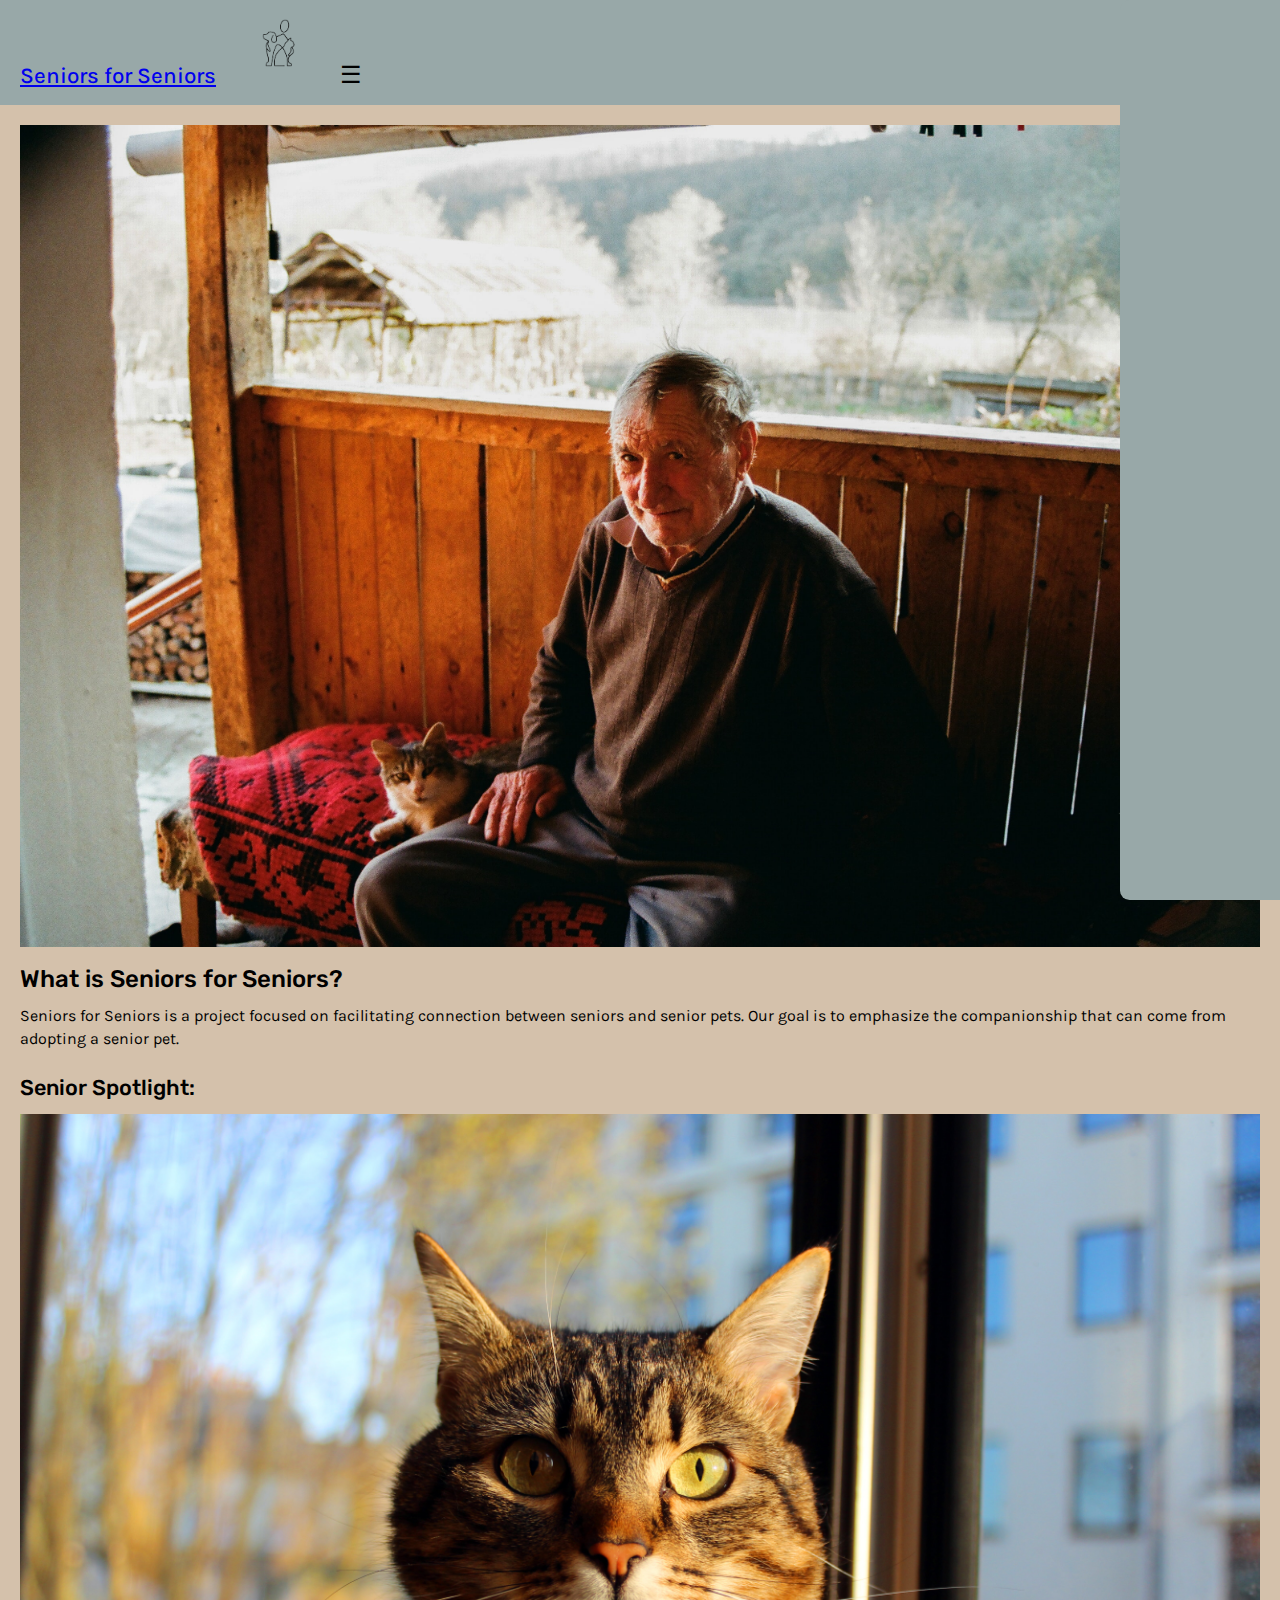
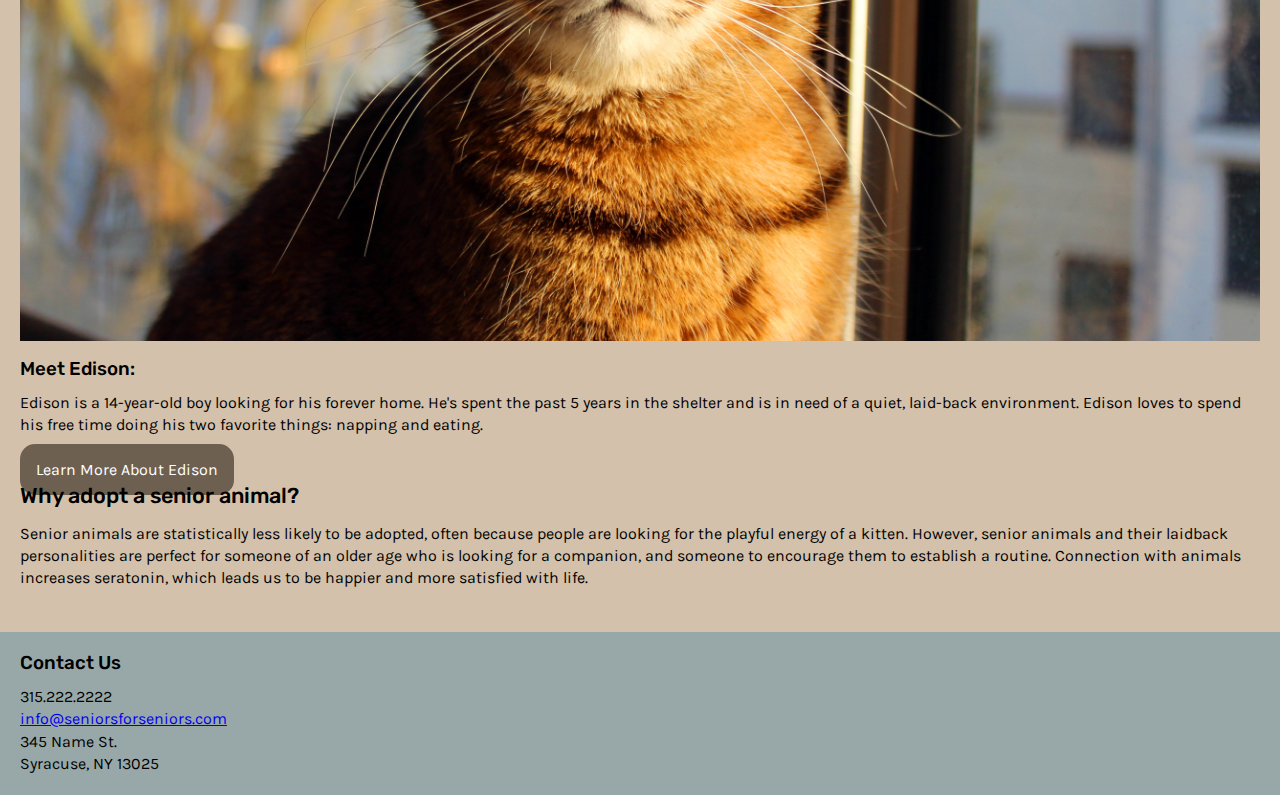
==== docs/index.html @ bd48debe "add files" ====
<!DOCTYPE html>
<html lang="en">
    <head>
        <title>Seniors for Seniors</title>
        <meta charset="utf-8">
        <link rel="stylesheet" type="text/css" href="styles.css">
        <link href="https://fonts.googleapis.com/css2?family=Karla&family=Rubik:wght@400;500&display=swap" rel="stylesheet">
        <meta name="viewport" content="width=device-width,initial-scale=1">
        <script src="https://code.jquery.com/jquery-2.2.4.min.js" integrity="sha256-BbhdlvQf/xTY9gja0Dq3HiwQF8LaCRTXxZKRutelT44=" crossorigin="anonymous"></script>
        <script src="script.js"></script>
        
    </head>
    <body>
        <div class="container"><a href="#mainContent" class="skip">Skip to main content</a>
        <header>
            <a href="index.html" id="home">Seniors for Seniors</a>
            <img class="logo" src="assets/logo.png" alt="">
            <button onclick="openNav()" class="menu">&#9776;</button>
            <nav id="navigation" aria-label="Main Navigation" role="navigation">
                <ul class="drawer" id="theDrawer">
                    <li><button aria-label="Close" class="closeBtn" id="closeBtn" onfocus="openNav()" onclick="closeNav()">&times;</button>
                        <li><a href="index.html">Home</a></li>
                    <li><a href="pets.html">Adoptable Pets</a></li>
                    <li><a href="success.html">Success Stories</a></li>
                    <li><a href="resources.html">Resources</a></li>
                </ul>
            </nav>
        </header>
        
        <main id="mainContent">
         <img src="assets/hero.jpg">
            <h1>What is Seniors for Seniors? </h1>
            <p>Seniors for Seniors is a project focused on facilitating connection between seniors and senior pets. Our goal is to emphasize the companionship that can come from adopting a senior pet.</p>
            <h2>Senior Spotlight:</h2>
            <img src="assets/edison.jpg">
            <h3>Meet Edison:</h3><p>Edison is a 14-year-old boy looking for his forever home. He's spent the past 5 years in the shelter and is in need of a quiet, laid-back environment. Edison loves to spend his free time doing his two favorite things: napping and eating.</p>
            <a href="edison.html" class="learn">Learn More About Edison</a>
            <h2>Why adopt a senior animal?</h2>
            <p>Senior animals are statistically less likely to be adopted, often because people are looking for the playful energy of a kitten. However, senior animals and their laidback personalities are perfect for someone of an older age who is looking for a companion, and someone to encourage them to establish a routine. Connection with animals increases seratonin, which leads us to be happier and more satisfied with life.</p>
        </main>
    </div>
        <footer>
            <h3>Contact Us</h3>
            <p>315.222.2222</p>
            <p>
            <a href="mailto:info@seniorsforseniors.com">info@seniorsforseniors.com</a></p>
            <p>345 Name St.<br>Syracuse, NY 13025</p>
        </footer>
    
    </body>
    </html>
---- docs/styles.css ----
*{
    margin:0;
    padding:0;
    box-sizing: border-box;
}
h1, h2, h3, h4, h5, h6{
    font-weight:normal;
}
img.logo{
    width: 5rem;
    padding:1rem;
    margin-bottom: 0rem;
    display:inline;
}
img{
    width: 100%;
    margin-bottom: .7rem;
}
html{
    font-family: 'Karla', Verdana, sans-serif;
    font-size: 1rem;
    line-height: 1.4em;
    background-color:#D4C1AB; 
}
h1{
    font-family: 'Rubik', Verdana, sans-serif;
    font-size: 1.5rem;
    line-height: 1.875rem;
    margin-bottom: .7rem;
    font-weight: 500;
}
h2{
    font-family: 'Rubik', Verdana, sans-serif;
    font-weight: 500;
    font-size: 1.35rem;
    line-height: 1.875rem;
    margin-bottom: .7rem;
}
h3{
    font-family: 'Rubik', Verdana, sans-serif;
    font-weight: 500;
    margin-bottom: .7rem;
}
p{
    margin-bottom: 1.4rem;
}
header{
    text-align: left;
    background-color: #98A8A8;
}
main,footer{
    padding: 1.25rem;
}
button{
    border-style: none;
    font-size: 30rem;
    margin-bottom:.7rem;
}
a.skip,
a.skip:visited{
    background-color: #D4C1AB;
    color: #000000;
    padding: .625rem;
    position:fixed;
    top:-100px;
    z-index: 1001;
}
a.skip:focus{
    top:0;
}
nav ul{
    list-style-type:none;
    text-align:right;
    padding-right: 1.25rem;
}
nav a,
nav a:visited{
    padding: .625rem;
    text-decoration:none;
    font-size: 1.25rem;
}
nav a:hover,
nav a:focus,
nav a:active{
    text-transform: uppercase;
}

nav a:active{
    font-weight: 500;
}
nav [aria-current=page],
nav [aria-current=page]:focus,
nav [aria-current=page]:hover,
nav [aria-current=page]:visited{
    background-color: #98A8A8;
    border: 1px solid black;
    color: black;
}
footer{
    background-color: #98A8A8;
}
footer p{
    margin-bottom:0;
}
.drawer{
    height: 100vh;
    width: 100%;
    z-index: 5000;
    top: 0;
    right: -70rem;
    overflow-x: hidden;
    padding-top: .5rem;
    position: fixed;
    transition: right 1s;
    list-style-type: none;
    border-radius: 0.6rem;
    clear: both;
    background-color: #98A8A8;
}
.menu{
        font-size: 1.5rem;
        margin:1rem;
        z-index: 5000;
        cursor: pointer;
        color:#000000;
        background-color: #98A8A8;
    }
.closeBtn {
            
            
            font-size: 2rem;
            margin:1rem 0rem 2rem 0rem;
            color:#000000;  
            background-color: #98A8A8;

}
header{
    background-color: #98A8A8;
}
#home{
    padding: 1.25rem;
    font-size: 1.4rem;
    font-weight: 500;
}
a:link{
    margin-bottom:1.5rem;
}
a:link.learn{
    background-color: #6E6050;
    color: #ffffff;
    padding:1rem;
    border-radius: 15px;
    text-decoration:none;
    margin-bottom: 2rem;
}
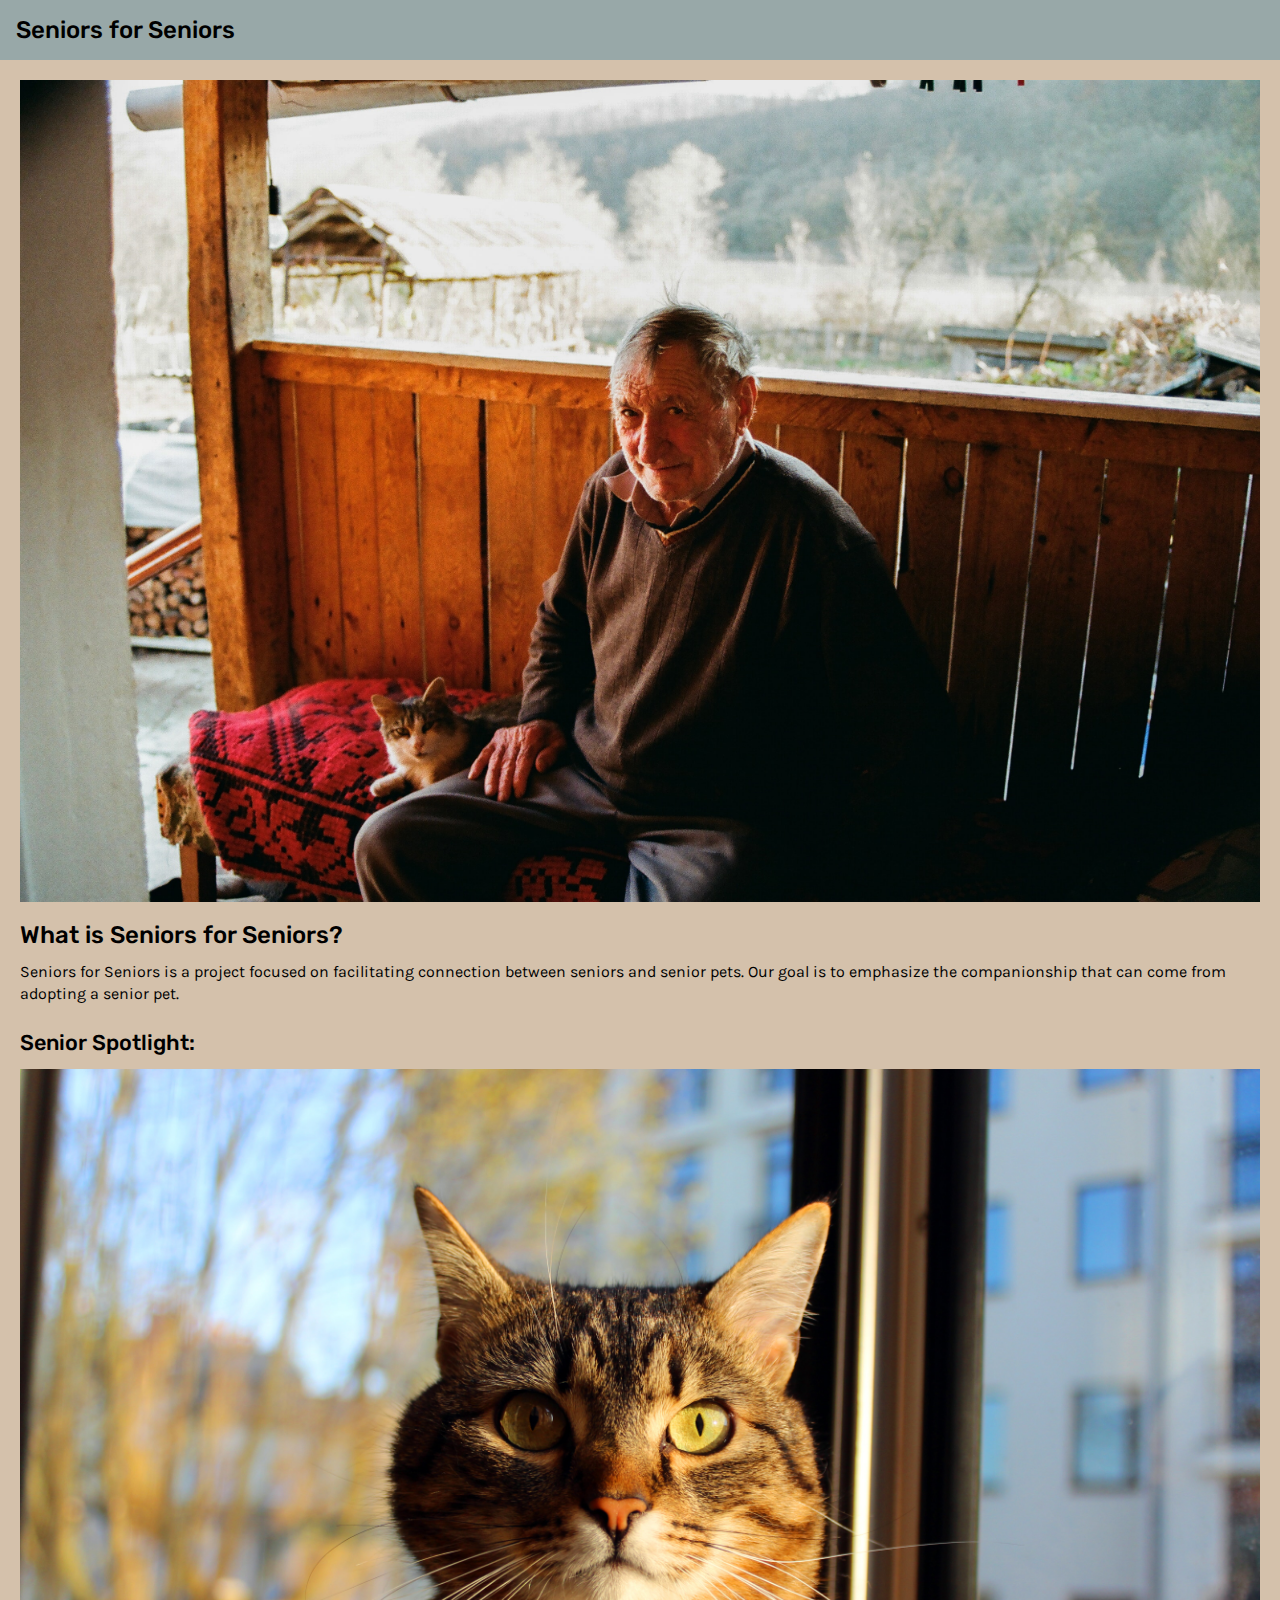
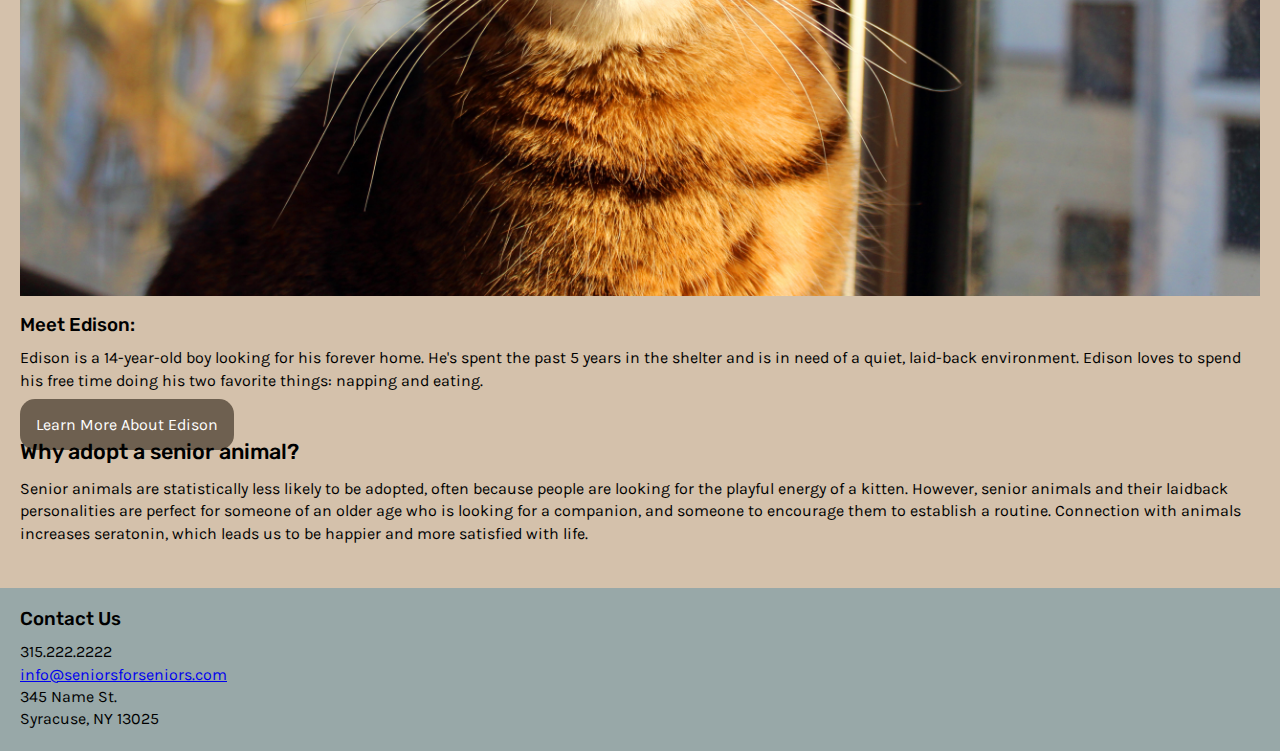
==== commit ae979e17: "updates to nav" ====
--- a/docs/index.html
+++ b/docs/index.html
@@ -13,13 +13,11 @@
     <body>
         <div class="container"><a href="#mainContent" class="skip">Skip to main content</a>
         <header>
-            <a href="index.html" id="home">Seniors for Seniors</a>
-            <img class="logo" src="assets/logo.png" alt="">
-            <button onclick="openNav()" class="menu">&#9776;</button>
-            <nav id="navigation" aria-label="Main Navigation" role="navigation">
+            <button onclick="showNav()" class="menu">Seniors for Seniors</button>
+            <nav id="navigation" aria-label="Main Navigation">
                 <ul class="drawer" id="theDrawer">
-                    <li><button aria-label="Close" class="closeBtn" id="closeBtn" onfocus="openNav()" onclick="closeNav()">&times;</button>
-                        <li><a href="index.html">Home</a></li>
+                    <li>
+                    <li><a href="index.html">Home</a></li>
                     <li><a href="pets.html">Adoptable Pets</a></li>
                     <li><a href="success.html">Success Stories</a></li>
                     <li><a href="resources.html">Resources</a></li>
--- a/docs/styles.css
+++ b/docs/styles.css
@@ -5,12 +5,6 @@
 }
 h1, h2, h3, h4, h5, h6{
     font-weight:normal;
-}
-img.logo{
-    width: 5rem;
-    padding:1rem;
-    margin-bottom: 0rem;
-    display:inline;
 }
 img{
     width: 100%;
@@ -54,7 +48,7 @@
 button{
     border-style: none;
     font-size: 30rem;
-    margin-bottom:.7rem;
+    text-align:center;
 }
 a.skip,
 a.skip:visited{
@@ -70,8 +64,8 @@
 }
 nav ul{
     list-style-type:none;
-    text-align:right;
-    padding-right: 1.25rem;
+    text-align:left;
+    padding-left: 1.25rem;
 }
 nav a,
 nav a:visited{
@@ -103,37 +97,28 @@
     margin-bottom:0;
 }
 .drawer{
-    height: 100vh;
+    height: 50vh;
     width: 100%;
     z-index: 5000;
-    top: 0;
-    right: -70rem;
-    overflow-x: hidden;
     padding-top: .5rem;
-    position: fixed;
-    transition: right 1s;
+    transition: top 1s;
     list-style-type: none;
-    border-radius: 0.6rem;
     clear: both;
     background-color: #98A8A8;
+    display:none;
+    position:fixed;
 }
 .menu{
         font-size: 1.5rem;
-        margin:1rem;
+        font-family:'Rubik', Verdana, sans-serif;
+        font-weight: 500;
+        text-align:center; 
+        padding:1rem;
         z-index: 5000;
         cursor: pointer;
         color:#000000;
         background-color: #98A8A8;
     }
-.closeBtn {
-            
-            
-            font-size: 2rem;
-            margin:1rem 0rem 2rem 0rem;
-            color:#000000;  
-            background-color: #98A8A8;
-
-}
 header{
     background-color: #98A8A8;
 }
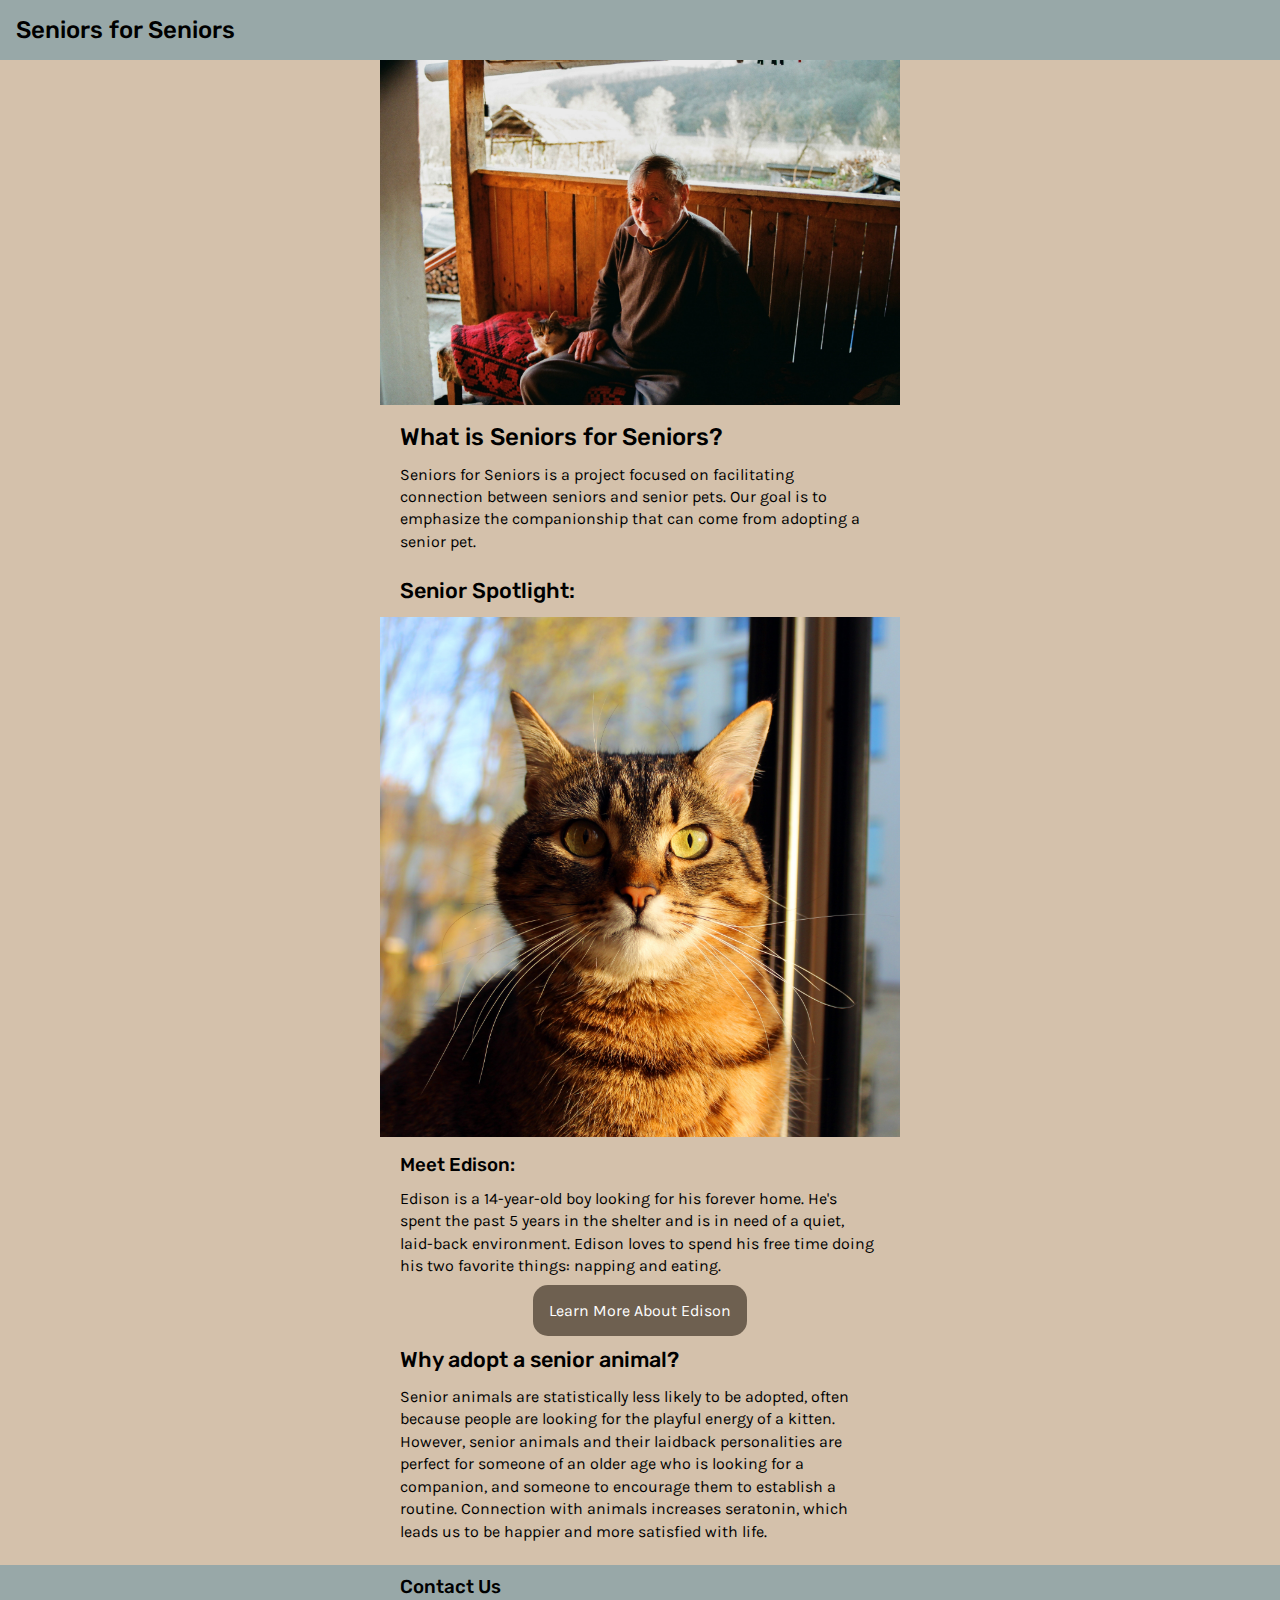
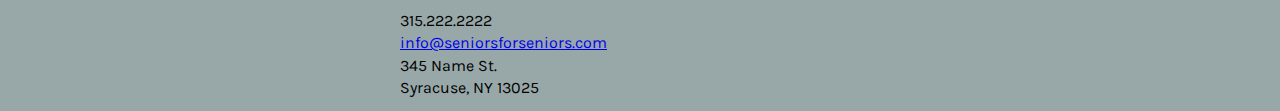
==== commit 94b387e3: "changes" ====
--- a/docs/index.html
+++ b/docs/index.html
@@ -32,17 +32,19 @@
             <h2>Senior Spotlight:</h2>
             <img src="assets/edison.jpg">
             <h3>Meet Edison:</h3><p>Edison is a 14-year-old boy looking for his forever home. He's spent the past 5 years in the shelter and is in need of a quiet, laid-back environment. Edison loves to spend his free time doing his two favorite things: napping and eating.</p>
-            <a href="edison.html" class="learn">Learn More About Edison</a>
+            <p class="button"><a href="edison.html" class="learn">Learn More About Edison</a></p>
             <h2>Why adopt a senior animal?</h2>
             <p>Senior animals are statistically less likely to be adopted, often because people are looking for the playful energy of a kitten. However, senior animals and their laidback personalities are perfect for someone of an older age who is looking for a companion, and someone to encourage them to establish a routine. Connection with animals increases seratonin, which leads us to be happier and more satisfied with life.</p>
         </main>
     </div>
         <footer>
+            <div class="footer-content">
             <h3>Contact Us</h3>
             <p>315.222.2222</p>
             <p>
             <a href="mailto:info@seniorsforseniors.com">info@seniorsforseniors.com</a></p>
             <p>345 Name St.<br>Syracuse, NY 13025</p>
+        </div>
         </footer>
     
     </body>
--- a/docs/styles.css
+++ b/docs/styles.css
@@ -43,12 +43,18 @@
     background-color: #98A8A8;
 }
 main,footer{
-    padding: 1.25rem;
+    margin: 0 auto;
+}
+.footer-content{
+    margin: 0 auto;
+    padding-bottom:.7rem;
 }
 button{
     border-style: none;
     font-size: 30rem;
-    text-align:center;
+}
+.button{
+    text-align: center;
 }
 a.skip,
 a.skip:visited{
@@ -136,5 +142,22 @@
     padding:1rem;
     border-radius: 15px;
     text-decoration:none;
+    margin-bottom: 2.25rem;
+}
+.learn{
     margin-bottom: 2rem;
 }
+h1,h2,h3,p{
+    padding:0 1.25rem 0 1.25rem;
+}
+footer h3{
+    padding-top:.7rem;
+}
+.about{
+    text-align:center;
+}
+@media screen and (min-width:32.8125em){
+    main, .footer-content{
+        max-width:32.5rem;
+    }
+}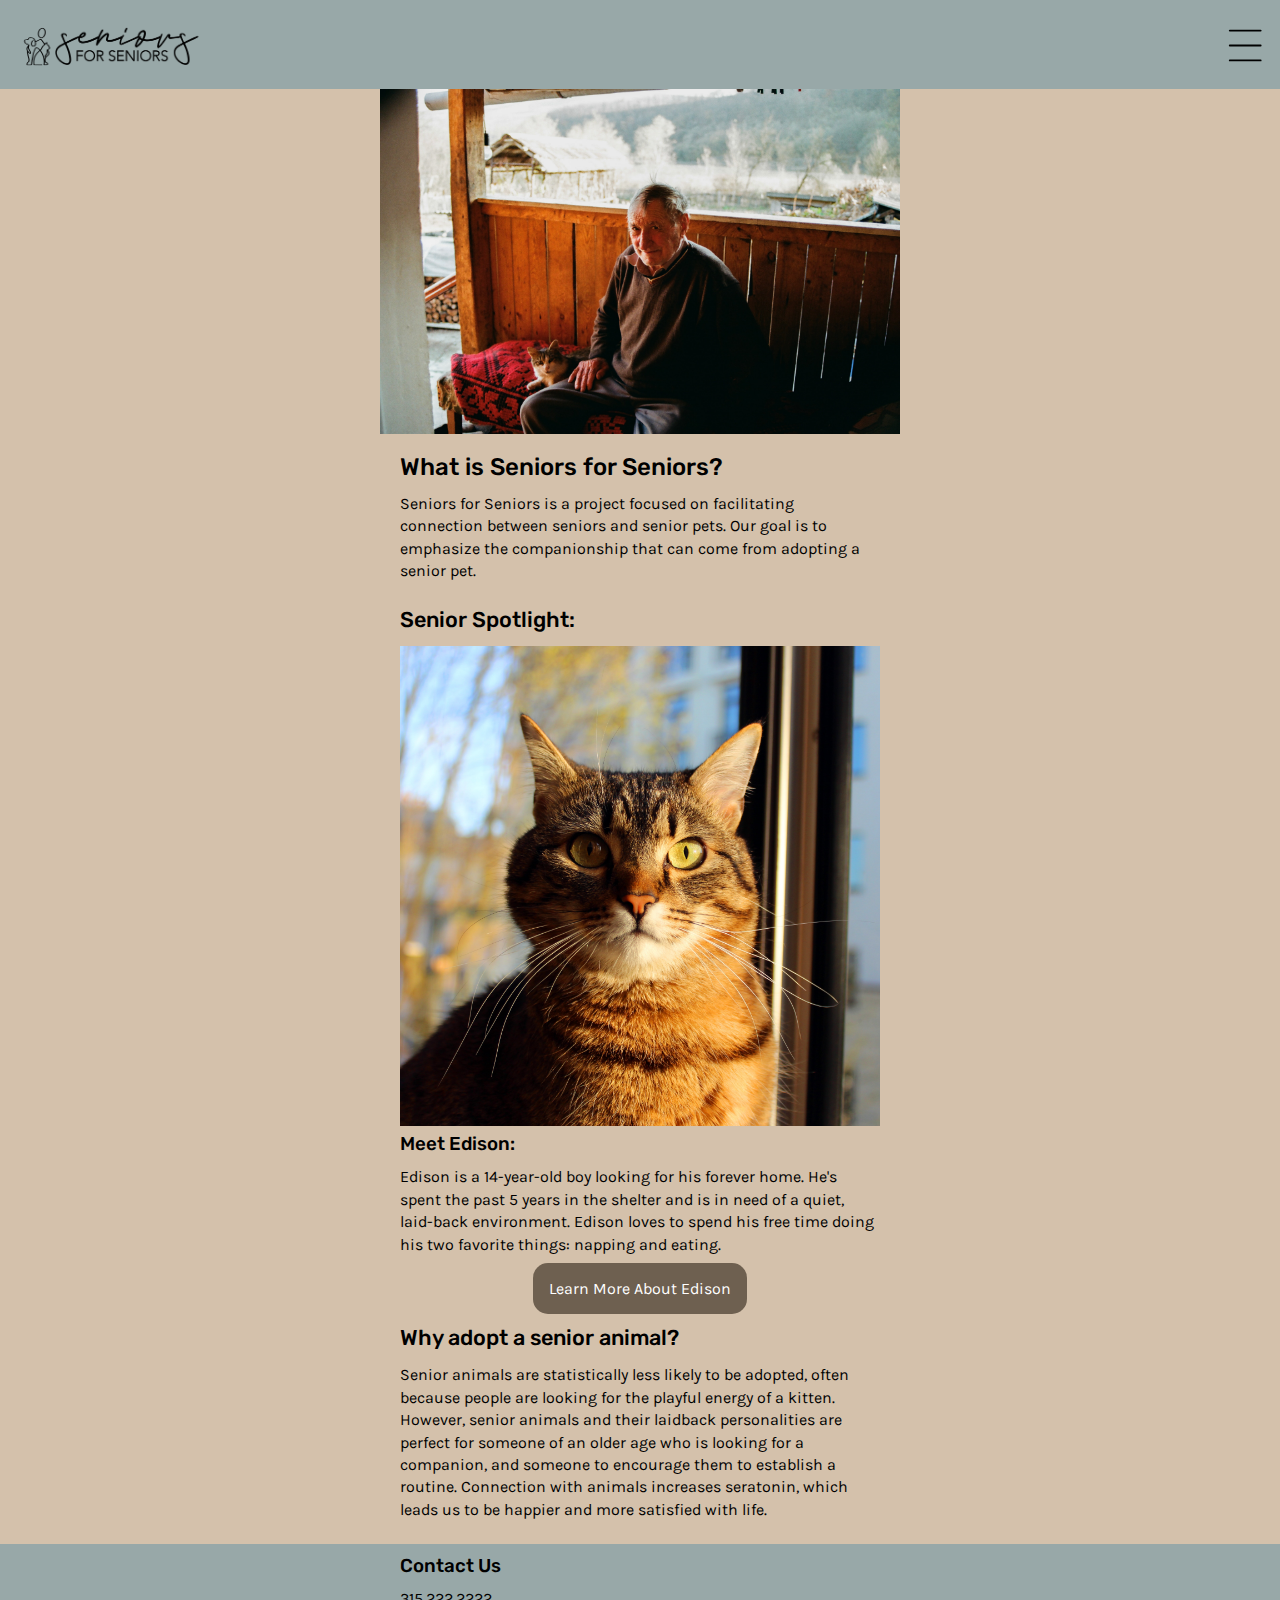
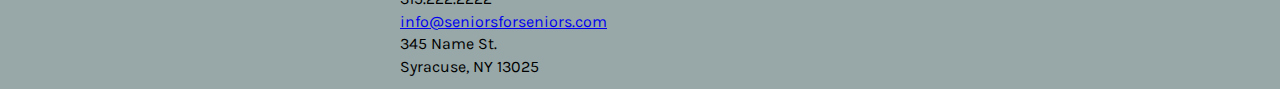
==== commit 6e06221a: "updates" ====
--- a/docs/index.html
+++ b/docs/index.html
@@ -13,7 +13,8 @@
     <body>
         <div class="container"><a href="#mainContent" class="skip">Skip to main content</a>
         <header>
-            <button onclick="showNav()" class="menu">Seniors for Seniors</button>
+            <a href="index.html" class="title"><img src="assets/seniors-for-seniors-logo.png" class="logo"></a>
+            <input id="nav-button" class="menu" type="image" alt="open nav" src="assets/nav-open.svg" aria-label="open nav" onclick="showNav()">
             <nav id="navigation" aria-label="Main Navigation">
                 <ul class="drawer" id="theDrawer">
                     <li>
@@ -27,6 +28,7 @@
         
         <main id="mainContent">
          <img src="assets/hero.jpg">
+         <div class="important">
             <h1>What is Seniors for Seniors? </h1>
             <p>Seniors for Seniors is a project focused on facilitating connection between seniors and senior pets. Our goal is to emphasize the companionship that can come from adopting a senior pet.</p>
             <h2>Senior Spotlight:</h2>
@@ -35,6 +37,7 @@
             <p class="button"><a href="edison.html" class="learn">Learn More About Edison</a></p>
             <h2>Why adopt a senior animal?</h2>
             <p>Senior animals are statistically less likely to be adopted, often because people are looking for the playful energy of a kitten. However, senior animals and their laidback personalities are perfect for someone of an older age who is looking for a companion, and someone to encourage them to establish a routine. Connection with animals increases seratonin, which leads us to be happier and more satisfied with life.</p>
+        </div>
         </main>
     </div>
         <footer>
--- a/docs/styles.css
+++ b/docs/styles.css
@@ -70,8 +70,11 @@
 }
 nav ul{
     list-style-type:none;
-    text-align:left;
-    padding-left: 1.25rem;
+    text-align:right;
+    padding-right: 1rem;
+}
+nav li{
+    margin-bottom: .25rem;
 }
 nav a,
 nav a:visited{
@@ -115,18 +118,20 @@
     position:fixed;
 }
 .menu{
-        font-size: 1.5rem;
-        font-family:'Rubik', Verdana, sans-serif;
-        font-weight: 500;
+        width: 70px;
         text-align:center; 
-        padding:1rem;
+        padding:1.5rem 1rem 1rem 1rem;
         z-index: 5000;
         cursor: pointer;
         color:#000000;
         background-color: #98A8A8;
+        float:right;
+        
     }
 header{
     background-color: #98A8A8;
+    clear:both;
+    overflow:auto;
 }
 #home{
     padding: 1.25rem;
@@ -156,6 +161,29 @@
 .about{
     text-align:center;
 }
+img.logo{
+    width: 225px;
+    margin-bottom: 0 !important;
+    padding: 1rem 1rem .5rem 1rem;
+}
+.space{
+    margin-top: 1rem;
+}
+.important img{
+    padding: 0rem 1.25rem 0rem 1.25rem;
+    margin-bottom: 0rem;
+
+}
+.info{
+    background-color: #b8a998;
+    padding: 1rem;
+    margin:0rem 1.25rem 2rem 1.25rem;
+}
+.info2{
+    background-color: #b8a998;
+    padding: 1.25rem 0rem .25rem 0rem;
+    margin:0rem 1.25rem 2.5rem 1.25rem;
+}
 @media screen and (min-width:32.8125em){
     main, .footer-content{
         max-width:32.5rem;
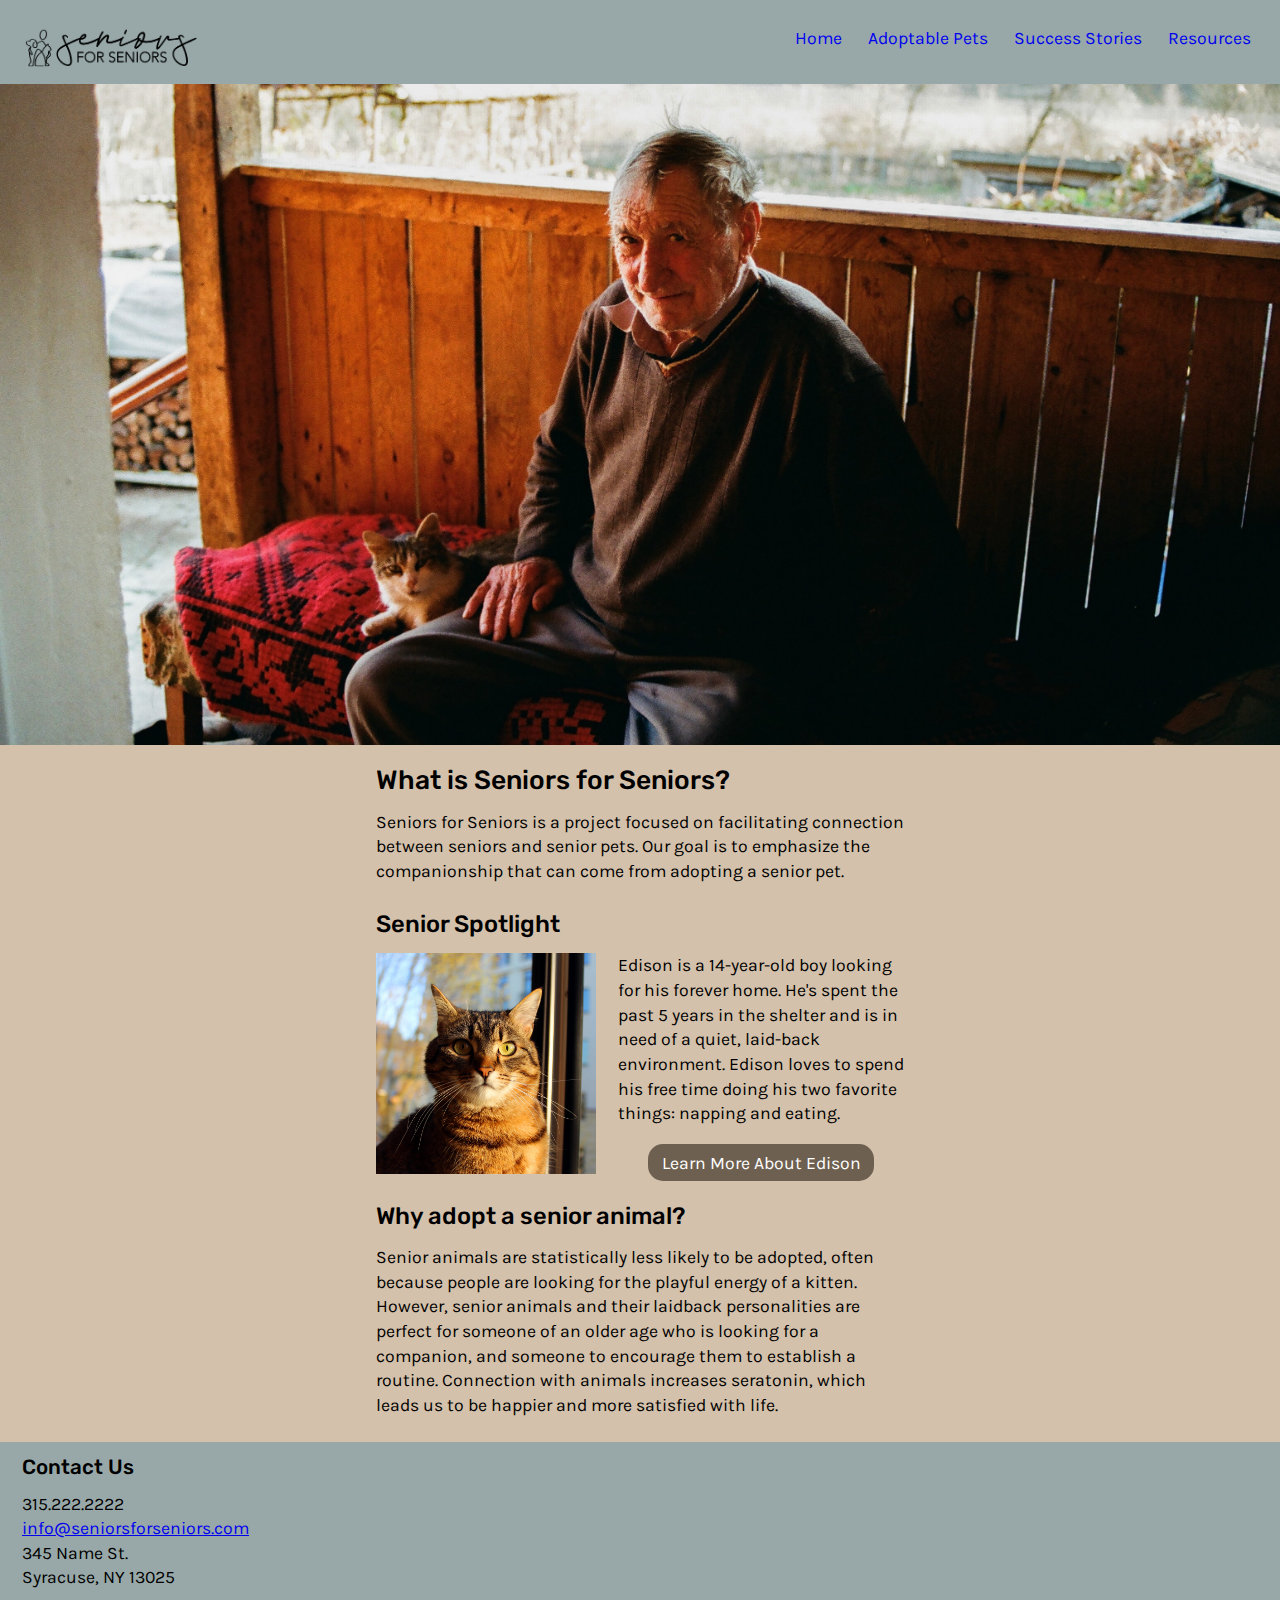
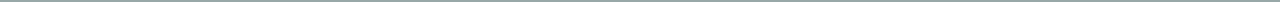
==== commit 7e642909: "updates" ====
--- a/docs/index.html
+++ b/docs/index.html
@@ -25,19 +25,26 @@
                 </ul>
             </nav>
         </header>
-        
+        <img src="assets/hero.jpg" class="hero">
         <main id="mainContent">
-         <img src="assets/hero.jpg">
+            
          <div class="important">
+            <div class="grid-container3">
+             <section class="one">
             <h1>What is Seniors for Seniors? </h1>
-            <p>Seniors for Seniors is a project focused on facilitating connection between seniors and senior pets. Our goal is to emphasize the companionship that can come from adopting a senior pet.</p>
-            <h2>Senior Spotlight:</h2>
+            <p>Seniors for Seniors is a project focused on facilitating connection between seniors and senior pets. Our goal is to emphasize the companionship that can come from adopting a senior pet.</p></section>
+            <section class="two">
+            <h2>Senior Spotlight</h2>
+            <div class="spotlight">
             <img src="assets/edison.jpg">
-            <h3>Meet Edison:</h3><p>Edison is a 14-year-old boy looking for his forever home. He's spent the past 5 years in the shelter and is in need of a quiet, laid-back environment. Edison loves to spend his free time doing his two favorite things: napping and eating.</p>
-            <p class="button"><a href="edison.html" class="learn">Learn More About Edison</a></p>
+            <div class="right">
+            <p>Edison is a 14-year-old boy looking for his forever home. He's spent the past 5 years in the shelter and is in need of a quiet, laid-back environment. Edison loves to spend his free time doing his two favorite things: napping and eating.</p>
+            <p class="button"><a href="edison.html" class="learn">Learn More About Edison</a></p></div></div></section>
+            <section class="three">
             <h2>Why adopt a senior animal?</h2>
             <p>Senior animals are statistically less likely to be adopted, often because people are looking for the playful energy of a kitten. However, senior animals and their laidback personalities are perfect for someone of an older age who is looking for a companion, and someone to encourage them to establish a routine. Connection with animals increases seratonin, which leads us to be happier and more satisfied with life.</p>
-        </div>
+            </section>
+        </div></div>
         </main>
     </div>
         <footer>
--- a/docs/styles.css
+++ b/docs/styles.css
@@ -39,6 +39,7 @@
     margin-bottom: 1.4rem;
 }
 header{
+    padding-top: 1rem;
     text-align: left;
     background-color: #98A8A8;
 }
@@ -76,17 +77,11 @@
 nav li{
     margin-bottom: .25rem;
 }
-nav a,
-nav a:visited{
+nav a{
     padding: .625rem;
     text-decoration:none;
-    font-size: 1.25rem;
-}
-nav a:hover,
-nav a:focus,
-nav a:active{
-    text-transform: uppercase;
-}
+}
+
 
 nav a:active{
     font-weight: 500;
@@ -106,31 +101,26 @@
     margin-bottom:0;
 }
 .drawer{
-    height: 50vh;
-    width: 100%;
     z-index: 5000;
     padding-top: .5rem;
-    transition: top 1s;
+    padding-bottom: .5rem;
     list-style-type: none;
-    clear: both;
     background-color: #98A8A8;
     display:none;
-    position:fixed;
+    float:right;
 }
 .menu{
         width: 70px;
         text-align:center; 
-        padding:1.5rem 1rem 1rem 1rem;
+        padding:.5rem 1rem 1rem 1rem;
         z-index: 5000;
         cursor: pointer;
         color:#000000;
         background-color: #98A8A8;
         float:right;
-        
     }
 header{
     background-color: #98A8A8;
-    clear:both;
     overflow:auto;
 }
 #home{
@@ -141,14 +131,47 @@
 a:link{
     margin-bottom:1.5rem;
 }
+
+a:focus{
+    border-style:solid;
+    border-width:1px;
+}
+a:visited{
+    color:#000000;
+}
+a:hover{
+    text-decoration:underline;
+}
+a:active{
+    border-style:solid;
+    border-width:1px;
+}
+a[href^="mailto:"]{
+    margin-bottom:1.5rem;
+}
+a[href^="mailto:"]:hover{
+    text-decoration:underline;
+}
+a[href^="mailto:"]:focus,a[href^="mailto:"]:active{
+    border-style:solid;
+    border-width:1px;
+}
+a[href^="mailto:"]:visited{
+    color:#000000;
+}
 a:link.learn{
     background-color: #6E6050;
     color: #ffffff;
-    padding:1rem;
+    padding:.5rem .75rem;
     border-radius: 15px;
     text-decoration:none;
     margin-bottom: 2.25rem;
 }
+a:hover.learn{
+    border-style:solid;
+    border-color:#ffffff;
+    
+}
 .learn{
     margin-bottom: 2rem;
 }
@@ -164,7 +187,7 @@
 img.logo{
     width: 225px;
     margin-bottom: 0 !important;
-    padding: 1rem 1rem .5rem 1rem;
+    padding: 0rem 1rem .5rem 1rem;
 }
 .space{
     margin-top: 1rem;
@@ -182,10 +205,83 @@
 .info2{
     background-color: #b8a998;
     padding: 1.25rem 0rem .25rem 0rem;
-    margin:0rem 1.25rem 2.5rem 1.25rem;
+    margin:0rem 1.25rem 2.5rem 1.25rem;  
+}
+.error{
+    margin-top:1rem;
+
+}
+.error-img{
+    padding-left: 1.25rem;
+    padding-right:1.25rem;
 }
 @media screen and (min-width:32.8125em){
-    main, .footer-content{
+    main{
         max-width:32.5rem;
     }
+}
+@media screen and (min-width:45em){
+    html{
+        font-size: 1.05rem;
+    }
+    .grid-container{
+        display:grid;
+        grid-template-columns: repeat(auto-fit, minmax(20rem, 1fr));
+        grid-gap: 1rem;
+        margin: 0 1rem; 
+    }
+    .grid-container2{
+        display:grid;
+        grid-template-columns: repeat(auto-fit, minmax(20rem,1fr));
+        grid-gap:1rem;
+        margin: 0 1rem;
+    }
+    #nav-button{
+        display:none;
+    }
+    .drawer{
+        display: inline;
+    }
+    .drawer li{
+        display:inline;
+    }
+    img.logo{
+        float:left;
+    }
+}
+@media screen and (min-width:56.25em){
+    html{
+        font-size: 1.1rem;
+    }
+    .spotlight{
+        clear:both;
+        overflow:auto;
+    }
+    .spotlight img{
+        float:left;
+        width:15rem;
+    }
+}
+@media screen and (min-width:80.75em){
+main, .footer-content{
+        max-width:none;
+    }
+    .grid-container3{
+        display:grid;
+        grid-template-columns: 2;
+    }
+    .one{
+        grid-column:1/2;
+    }
+    .two{
+        grid-column:2/3;
+    }
+    .three{
+        grid-column:1/2;
+        margin-top:-7rem;
+    }
+    .error-page{
+        max-width: 40rem;
+        margin:0 auto;
+    }
 }